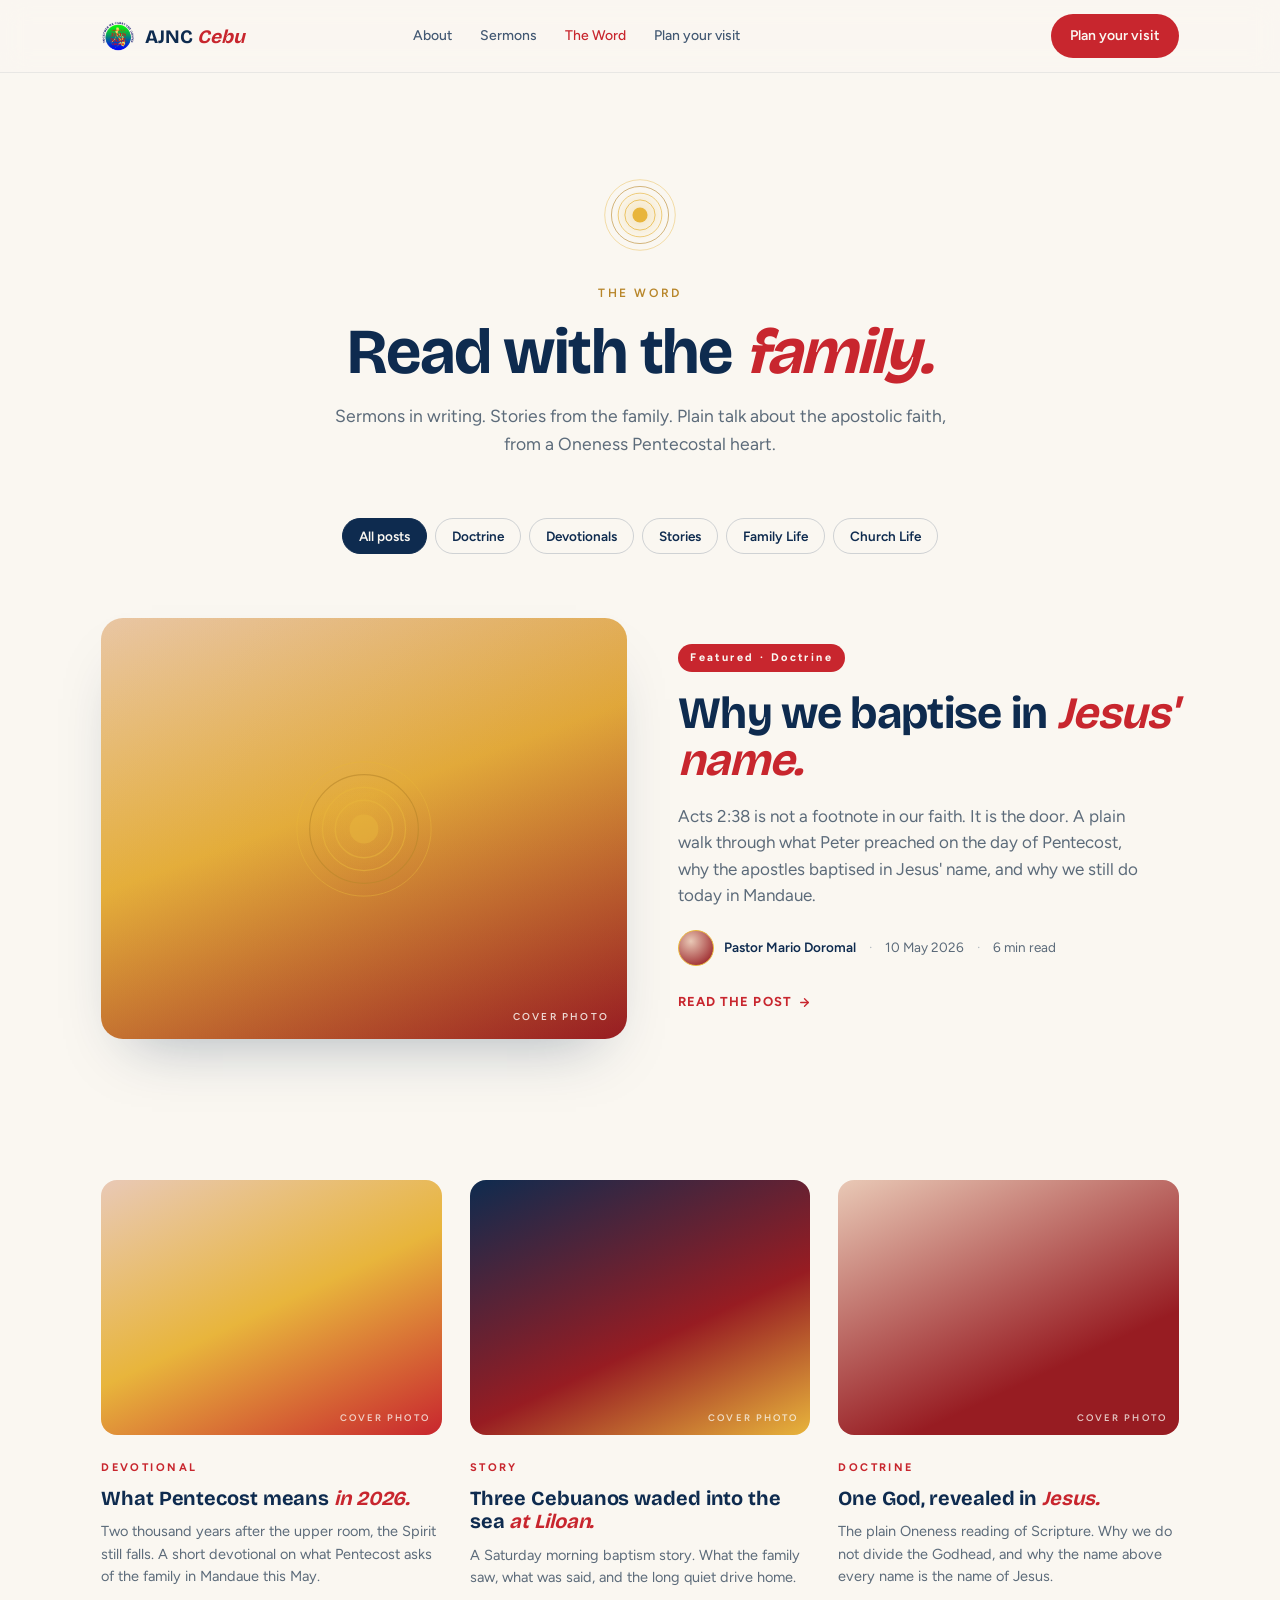
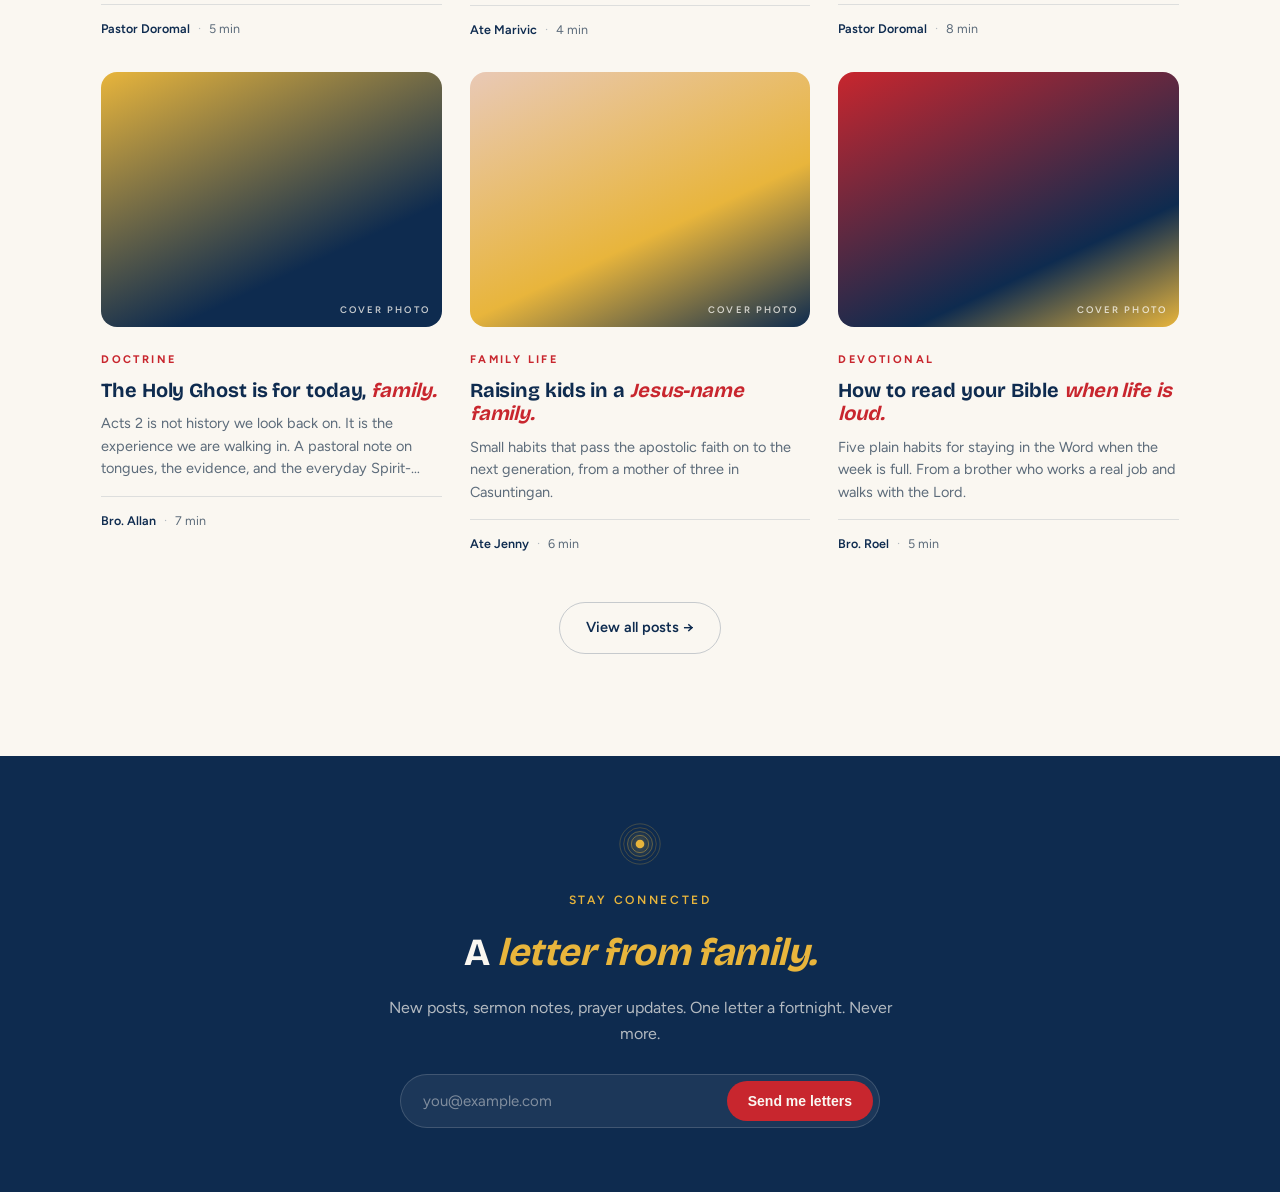
==== blog/index.html @ a857dc89 "Implement AJNC Cebu website from design handoff Port the AJNC Cebu single-page site (hero, plan-your" ====
<!doctype html>
<html lang="en-PH">
<head>
<meta charset="utf-8" />
<meta name="viewport" content="width=device-width,initial-scale=1" />
<title>The Word | AJNC Cebu — Sermons in writing, stories from the family</title>
<meta name="description" content="The Word from AJNC Cebu. Sermons in writing, stories from the family, plain talk about the apostolic faith. A Oneness Pentecostal blog from Mandaue, Cebu." />
<meta name="keywords" content="AJNC Cebu blog, Oneness Pentecostal blog Philippines, Acts 2:38, Jesus name baptism, Holy Ghost Philippines, apostolic devotional Cebu, AJNC Mandaue The Word" />
<link rel="canonical" href="https://ajnccebu.ph/blog/" />
<meta name="theme-color" content="#FAF7F1" />

<meta property="og:type" content="website" />
<meta property="og:site_name" content="AJNC Cebu" />
<meta property="og:title" content="The Word — AJNC Cebu" />
<meta property="og:description" content="Sermons in writing. Stories from the family. Plain talk about the apostolic faith." />
<meta property="og:url" content="https://ajnccebu.ph/blog/" />
<meta property="og:locale" content="en_PH" />

<link rel="preconnect" href="https://fonts.googleapis.com" />
<link rel="preconnect" href="https://fonts.gstatic.com" crossorigin />
<link href="https://fonts.googleapis.com/css2?family=Bricolage+Grotesque:opsz,wght@12..96,500;12..96,600;12..96,700;12..96,800&family=Figtree:ital,wght@0,400;0,500;0,600;0,700;1,400;1,500&family=Source+Serif+4:ital,opsz,wght@0,8..60,400;0,8..60,500;0,8..60,600;1,8..60,400&display=swap" rel="stylesheet" />

<script type="application/ld+json">
{
  "@context": "https://schema.org",
  "@type": "Blog",
  "name": "The Word — AJNC Cebu",
  "url": "https://ajnccebu.ph/blog/",
  "description": "Sermons in writing, stories from the family, plain talk about the apostolic faith.",
  "publisher": {
    "@type": "ReligiousOrganization",
    "name": "Apostolic Jesus Name Church Cebu",
    "url": "https://ajnccebu.ph/"
  }
}
</script>

<style>
:root{
  --bone:#FAF7F1;
  --red:#C8262E;
  --ink:#0E2B4F;
  --gold:#E8B53C;
  --gold-deep:#B8862A;
  --blush:#E9C9B6;
  --garnet:#971C22;
  --slate:#5C6B7A;
  --display:'Bricolage Grotesque', ui-serif, Georgia, serif;
  --body:'Figtree', system-ui, sans-serif;
  --serif:'Source Serif 4', Georgia, serif;
  --maxw:1180px;
  --pad:clamp(20px, 4vw, 56px);
}
*{box-sizing:border-box}
html,body{margin:0;padding:0}
html{scroll-behavior:smooth}
body{
  font-family:var(--body);
  font-size:16px;
  line-height:1.6;
  color:var(--ink);
  background:var(--bone);
  -webkit-font-smoothing:antialiased;
}
img{max-width:100%;display:block}
a{color:inherit}
em{font-style:italic;color:var(--red);font-weight:inherit}
.container{max-width:var(--maxw);margin:0 auto;padding:0 var(--pad)}

/* eyebrow */
.eyebrow{
  text-transform:uppercase;
  letter-spacing:.22em;
  font-size:12px;
  font-weight:600;
  color:var(--slate);
  display:inline-block;
}
.eyebrow.gold{color:var(--gold-deep)}
.eyebrow.red{color:var(--red)}

/* button */
.btn{
  display:inline-flex;
  align-items:center;
  gap:8px;
  padding:13px 22px;
  border-radius:999px;
  font-weight:600;
  font-size:14.5px;
  text-decoration:none;
  border:1px solid transparent;
  transition:transform .15s ease, background .2s ease, border-color .2s ease, color .2s ease;
}
.btn:hover{transform:translateY(-1px)}
.btn-red{background:var(--red);color:var(--bone)}
.btn-red:hover{background:var(--garnet)}
.btn-ghost{background:transparent;color:var(--ink);border-color:rgba(14,43,79,.22)}
.btn-ghost:hover{border-color:var(--ink);background:rgba(14,43,79,.04)}

/* ====================== NAV ====================== */
.nav{
  position:sticky;top:0;z-index:50;
  background:rgba(250,247,241,.78);
  backdrop-filter:saturate(140%) blur(14px);
  -webkit-backdrop-filter:saturate(140%) blur(14px);
  border-bottom:1px solid rgba(14,43,79,.08);
}
.nav-inner{
  max-width:var(--maxw);
  margin:0 auto;
  padding:14px var(--pad);
  display:flex;align-items:center;gap:24px;
}
.nav-brand{display:flex;align-items:center;gap:10px;text-decoration:none;color:var(--ink)}
.nav-brand svg{display:block}
.nav-brand .seal{display:block;width:34px;height:34px;flex-shrink:0}
.nav-brand .wm{font-family:var(--display);font-weight:700;font-size:19px;line-height:1}
.nav-brand .wm em{color:var(--red);font-style:italic}
.nav-links{display:flex;gap:28px;margin-left:auto;margin-right:auto}
.nav-links a{text-decoration:none;font-size:14px;font-weight:500;opacity:.78}
.nav-links a:hover{opacity:1;color:var(--garnet)}
.nav-links a.active{opacity:1;color:var(--red)}
.nav-cta{margin-left:auto;padding:10px 18px;font-size:14px}
@media (max-width:880px){
  .nav-links{display:none}
  .nav-cta{margin-left:auto}
}

/* ====================== HERO ====================== */
.blog-hero{
  padding:clamp(56px, 8vw, 100px) var(--pad) clamp(36px, 5vw, 60px);
  text-align:center;
  background:var(--bone);
}
.blog-hero .halo{display:block;width:84px;height:84px;margin:0 auto 22px}
.blog-hero h1{
  font-family:var(--display);
  font-weight:700;
  font-size:clamp(2.4rem, 5vw, 4.2rem);
  line-height:1.02;
  letter-spacing:-.02em;
  margin:14px 0 18px;
  text-wrap:balance;
}
.blog-hero h1 em{color:var(--red);font-style:italic;font-weight:700}
.blog-hero .lede{
  color:var(--slate);
  font-size:17.5px;
  max-width:640px;
  margin:0 auto;
  text-wrap:pretty;
}

/* ====================== FILTER PILLS ====================== */
.filters{
  display:flex;
  gap:8px;
  justify-content:center;
  flex-wrap:wrap;
  padding:0 var(--pad) clamp(40px, 5vw, 64px);
  background:var(--bone);
}
.filter-pill{
  padding:9px 16px;
  border-radius:999px;
  background:transparent;
  border:1px solid rgba(14,43,79,.18);
  color:var(--ink);
  font-family:var(--body);
  font-size:13.5px;
  font-weight:600;
  cursor:pointer;
  transition:background .15s, border-color .15s, color .15s;
}
.filter-pill:hover{border-color:var(--ink)}
.filter-pill[aria-pressed="true"]{
  background:var(--ink);
  color:var(--bone);
  border-color:var(--ink);
}

/* ====================== FEATURED POST ====================== */
.featured{
  padding:0 0 clamp(48px, 6vw, 80px);
  background:var(--bone);
}
.featured-card{
  display:grid;
  grid-template-columns:1.05fr 1fr;
  gap:clamp(28px, 4vw, 56px);
  align-items:center;
}
@media (max-width:880px){
  .featured-card{grid-template-columns:1fr}
}
.featured-cover{
  aspect-ratio:5/4;
  border-radius:22px;
  overflow:hidden;
  background:
    linear-gradient(135deg, rgba(232,181,60,.15), rgba(151,28,34,.15)),
    linear-gradient(160deg, #E9C9B6 0%, #E8B53C 45%, #971C22 100%);
  position:relative;
  box-shadow:0 30px 60px -30px rgba(14,43,79,.35);
}
.featured-cover::after{
  content:'COVER PHOTO';
  position:absolute;bottom:14px;right:18px;
  font-size:10px;letter-spacing:.22em;color:rgba(250,247,241,.85);font-weight:600;
}
.featured-cover .halo-ph{
  position:absolute;left:50%;top:50%;transform:translate(-50%,-50%);
  width:38%;height:38%;opacity:.6;
}
.featured-body .tag{
  display:inline-block;
  background:var(--red);color:var(--bone);
  padding:5px 12px;border-radius:999px;
  font-size:11px;letter-spacing:.22em;font-weight:700;
  margin-bottom:18px;
}
.featured-body h2{
  font-family:var(--display);
  font-weight:700;
  font-size:clamp(1.8rem, 3.5vw, 2.8rem);
  line-height:1.06;
  letter-spacing:-.015em;
  margin:0 0 18px;
}
.featured-body h2 em{color:var(--red);font-style:italic;font-weight:700}
.featured-body .excerpt{
  font-size:17px;
  line-height:1.55;
  color:var(--slate);
  margin:0 0 22px;
  max-width:42ch;
}
.author-row{
  display:flex;align-items:center;gap:10px;
  font-size:13.5px;color:var(--slate);
  margin-bottom:22px;
}
.author-avatar{
  width:36px;height:36px;border-radius:50%;
  background:radial-gradient(circle at 35% 30%, #E9C9B6, #971C22 90%);
  flex-shrink:0;
  border:1.5px solid var(--gold);
}
.author-row strong{color:var(--ink);font-weight:600}
.author-row .dot{color:rgba(14,43,79,.3);margin:0 3px}
.featured-cta{
  color:var(--red);
  font-weight:700;
  font-size:13px;
  letter-spacing:.08em;
  text-transform:uppercase;
  text-decoration:none;
  display:inline-flex;align-items:center;gap:6px;
}
.featured-cta:hover{color:var(--garnet)}
.featured-cta svg{transition:transform .18s}
.featured-cta:hover svg{transform:translateX(3px)}

/* ====================== RECENT GRID ====================== */
.recent{
  padding:clamp(40px, 5vw, 64px) 0 clamp(72px, 8vw, 112px);
  background:var(--bone);
}
.recent-grid{
  display:grid;
  grid-template-columns:repeat(3, 1fr);
  gap:32px 28px;
  margin-bottom:48px;
}
@media (max-width:980px){
  .recent-grid{grid-template-columns:repeat(2, 1fr)}
}
@media (max-width:620px){
  .recent-grid{grid-template-columns:1fr}
}
.post-card{
  background:transparent;
  text-decoration:none;
  color:var(--ink);
  transition:transform .2s ease;
}
.post-card:hover{transform:translateY(-3px)}
.post-card:hover h3{color:var(--garnet)}
.post-cover{
  aspect-ratio:4/3;
  border-radius:16px;
  overflow:hidden;
  margin-bottom:18px;
  position:relative;
}
.post-cover::after{
  content:'COVER PHOTO';
  position:absolute;bottom:10px;right:12px;
  font-size:9.5px;letter-spacing:.22em;color:rgba(250,247,241,.78);font-weight:600;
}
.cov-1{background:linear-gradient(155deg,#E9C9B6,#E8B53C 50%,#C8262E)}
.cov-2{background:linear-gradient(155deg,#0E2B4F,#971C22 60%,#E8B53C)}
.cov-3{background:linear-gradient(155deg,#E9C9B6,#971C22 70%)}
.cov-4{background:linear-gradient(155deg,#E8B53C,#0E2B4F 70%)}
.cov-5{background:linear-gradient(155deg,#E9C9B6,#E8B53C 60%,#0E2B4F)}
.cov-6{background:linear-gradient(155deg,#C8262E,#0E2B4F 70%,#E8B53C)}
.post-card .cat{
  display:inline-block;
  color:var(--red);
  font-size:11px;letter-spacing:.22em;
  font-weight:700;text-transform:uppercase;
  margin-bottom:10px;
}
.post-card h3{
  font-family:var(--display);
  font-weight:700;
  font-size:20px;
  line-height:1.18;
  letter-spacing:-.005em;
  margin:0 0 10px;
  color:var(--ink);
  transition:color .15s;
}
.post-card h3 em{color:var(--red);font-style:italic}
.post-card p{
  margin:0 0 16px;
  color:var(--slate);
  font-size:14.5px;
  line-height:1.55;
  display:-webkit-box;
  -webkit-line-clamp:3;
  -webkit-box-orient:vertical;
  overflow:hidden;
}
.post-meta{
  display:flex;align-items:center;gap:8px;
  padding-top:14px;
  border-top:1px solid rgba(14,43,79,.12);
  font-size:12.5px;color:var(--slate);
}
.post-meta strong{color:var(--ink);font-weight:600}
.post-meta .dot{color:rgba(14,43,79,.3)}

.recent-foot{text-align:center}
.recent-foot .btn-ghost{padding:13px 26px}

/* ====================== FOOTER MINI ====================== */
.foot{
  background:var(--ink);
  color:var(--bone);
  padding:64px var(--pad);
  text-align:center;
}
.foot .halo{display:block;margin:0 auto 18px;width:48px;height:48px}
.foot .eyebrow.gold{color:var(--gold)}
.foot h2{
  font-family:var(--display);
  font-weight:700;
  font-size:clamp(1.8rem, 3vw, 2.4rem);
  margin:10px 0 12px;
  letter-spacing:-.015em;
}
.foot h2 em{color:var(--gold);font-style:italic}
.foot p{color:rgba(250,247,241,.7);max-width:520px;margin:0 auto 28px}
.foot form{
  display:flex;gap:8px;max-width:480px;margin:0 auto;
  background:rgba(250,247,241,.06);
  border:1px solid rgba(250,247,241,.16);
  border-radius:999px;padding:6px;
}
.foot input{
  flex:1;background:transparent;border:0;outline:none;color:var(--bone);
  font-family:var(--body);font-size:15px;padding:10px 16px;
}
.foot input::placeholder{color:rgba(250,247,241,.45)}
.foot .btn-red{padding:11px 20px;font-size:14px}
</style>
</head>
<body>

<svg width="0" height="0" style="position:absolute" aria-hidden="true">
  <defs>
    <symbol id="halo" viewBox="-50 -50 100 100">
      <radialGradient id="haloGlow" cx="50%" cy="50%" r="50%">
        <stop offset="0%" stop-color="#E8B53C" stop-opacity=".28"/>
        <stop offset="65%" stop-color="#E8B53C" stop-opacity="0"/>
      </radialGradient>
      <circle cx="0" cy="0" r="46" fill="url(#haloGlow)"/>
      <circle cx="0" cy="0" r="42" fill="none" stroke="#E8B53C" stroke-width=".5"/>
      <circle cx="0" cy="0" r="34" fill="none" stroke="#B8862A" stroke-width=".7"/>
      <circle cx="0" cy="0" r="26" fill="none" stroke="#E8B53C" stroke-width=".75"/>
      <circle cx="0" cy="0" r="18" fill="none" stroke="#E8B53C" stroke-width=".9"/>
      <circle cx="0" cy="0" r="9" fill="#E8B53C"/>
    </symbol>
  </defs>
</svg>

<!-- ============== NAV ============== -->
<header class="nav" role="banner">
  <div class="nav-inner">
    <a class="nav-brand" href="../index.html">
      <img class="seal" src="../assets/ajnc-seal.png" alt="Apostolic Jesus Name Church seal" />
      <span class="wm">AJNC <em>Cebu</em></span>
    </a>
    <nav class="nav-links" aria-label="Primary">
      <a href="../index.html#about">About</a>
      <a href="../index.html#sermons">Sermons</a>
      <a href="./" class="active">The Word</a>
      <a href="../index.html#plan">Plan your visit</a>
    </nav>
    <a class="nav-cta btn btn-red" href="../index.html#plan">Plan your visit</a>
  </div>
</header>

<main>

<!-- ============== HERO ============== -->
<section class="blog-hero">
  <svg class="halo" aria-hidden="true"><use href="#halo"/></svg>
  <span class="eyebrow gold">The Word</span>
  <h1>Read with the <em>family.</em></h1>
  <p class="lede">Sermons in writing. Stories from the family. Plain talk about the apostolic faith, from a Oneness Pentecostal heart.</p>
</section>

<!-- ============== FILTERS ============== -->
<div class="filters" role="tablist" aria-label="Filter posts by category">
  <button class="filter-pill" data-cat="all" aria-pressed="true">All posts</button>
  <button class="filter-pill" data-cat="doctrine" aria-pressed="false">Doctrine</button>
  <button class="filter-pill" data-cat="devotional" aria-pressed="false">Devotionals</button>
  <button class="filter-pill" data-cat="story" aria-pressed="false">Stories</button>
  <button class="filter-pill" data-cat="family" aria-pressed="false">Family Life</button>
  <button class="filter-pill" data-cat="church" aria-pressed="false">Church Life</button>
</div>

<!-- ============== FEATURED ============== -->
<section class="featured">
  <div class="container">
    <article class="featured-card" data-cat="doctrine">
      <a class="featured-cover" href="./why-we-baptise-in-jesus-name.html" aria-label="Read: Why we baptise in Jesus' name">
        <svg class="halo-ph" aria-hidden="true"><use href="#halo"/></svg>
      </a>
      <div class="featured-body">
        <span class="tag">Featured · Doctrine</span>
        <h2><a href="./why-we-baptise-in-jesus-name.html" style="text-decoration:none;color:inherit">Why we baptise in <em>Jesus' name.</em></a></h2>
        <p class="excerpt">Acts 2:38 is not a footnote in our faith. It is the door. A plain walk through what Peter preached on the day of Pentecost, why the apostles baptised in Jesus' name, and why we still do today in Mandaue.</p>
        <div class="author-row">
          <div class="author-avatar" aria-hidden="true"></div>
          <span><strong>Pastor Mario Doromal</strong></span>
          <span class="dot">·</span>
          <span>10 May 2026</span>
          <span class="dot">·</span>
          <span>6 min read</span>
        </div>
        <a class="featured-cta" href="./why-we-baptise-in-jesus-name.html">
          Read the post
          <svg width="13" height="13" viewBox="0 0 24 24" fill="none" stroke="currentColor" stroke-width="2.5" stroke-linecap="round" stroke-linejoin="round"><line x1="5" y1="12" x2="19" y2="12"/><polyline points="12 5 19 12 12 19"/></svg>
        </a>
      </div>
    </article>
  </div>
</section>

<!-- ============== RECENT ============== -->
<section class="recent">
  <div class="container">
    <div class="recent-grid" id="recent-grid">
      <a class="post-card" href="./why-we-baptise-in-jesus-name.html" data-cat="devotional">
        <div class="post-cover cov-1" aria-hidden="true"></div>
        <span class="cat">Devotional</span>
        <h3>What Pentecost means <em>in 2026.</em></h3>
        <p>Two thousand years after the upper room, the Spirit still falls. A short devotional on what Pentecost asks of the family in Mandaue this May.</p>
        <div class="post-meta"><strong>Pastor Doromal</strong><span class="dot">·</span><span>5 min</span></div>
      </a>

      <a class="post-card" href="./why-we-baptise-in-jesus-name.html" data-cat="story">
        <div class="post-cover cov-2" aria-hidden="true"></div>
        <span class="cat">Story</span>
        <h3>Three Cebuanos waded into the sea <em>at Liloan.</em></h3>
        <p>A Saturday morning baptism story. What the family saw, what was said, and the long quiet drive home.</p>
        <div class="post-meta"><strong>Ate Marivic</strong><span class="dot">·</span><span>4 min</span></div>
      </a>

      <a class="post-card" href="./why-we-baptise-in-jesus-name.html" data-cat="doctrine">
        <div class="post-cover cov-3" aria-hidden="true"></div>
        <span class="cat">Doctrine</span>
        <h3>One God, revealed in <em>Jesus.</em></h3>
        <p>The plain Oneness reading of Scripture. Why we do not divide the Godhead, and why the name above every name is the name of Jesus.</p>
        <div class="post-meta"><strong>Pastor Doromal</strong><span class="dot">·</span><span>8 min</span></div>
      </a>

      <a class="post-card" href="./why-we-baptise-in-jesus-name.html" data-cat="doctrine">
        <div class="post-cover cov-4" aria-hidden="true"></div>
        <span class="cat">Doctrine</span>
        <h3>The Holy Ghost is for today, <em>family.</em></h3>
        <p>Acts 2 is not history we look back on. It is the experience we are walking in. A pastoral note on tongues, the evidence, and the everyday Spirit-filled life.</p>
        <div class="post-meta"><strong>Bro. Allan</strong><span class="dot">·</span><span>7 min</span></div>
      </a>

      <a class="post-card" href="./why-we-baptise-in-jesus-name.html" data-cat="family">
        <div class="post-cover cov-5" aria-hidden="true"></div>
        <span class="cat">Family Life</span>
        <h3>Raising kids in a <em>Jesus-name family.</em></h3>
        <p>Small habits that pass the apostolic faith on to the next generation, from a mother of three in Casuntingan.</p>
        <div class="post-meta"><strong>Ate Jenny</strong><span class="dot">·</span><span>6 min</span></div>
      </a>

      <a class="post-card" href="./why-we-baptise-in-jesus-name.html" data-cat="devotional">
        <div class="post-cover cov-6" aria-hidden="true"></div>
        <span class="cat">Devotional</span>
        <h3>How to read your Bible <em>when life is loud.</em></h3>
        <p>Five plain habits for staying in the Word when the week is full. From a brother who works a real job and walks with the Lord.</p>
        <div class="post-meta"><strong>Bro. Roel</strong><span class="dot">·</span><span>5 min</span></div>
      </a>
    </div>

    <div class="recent-foot">
      <a class="btn btn-ghost" href="./">View all posts →</a>
    </div>
  </div>
</section>

<!-- ============== NEWSLETTER ============== -->
<section class="foot">
  <svg class="halo" aria-hidden="true"><use href="#halo"/></svg>
  <span class="eyebrow gold">Stay connected</span>
  <h2>A <em>letter from family.</em></h2>
  <p>New posts, sermon notes, prayer updates. One letter a fortnight. Never more.</p>
  <form onsubmit="event.preventDefault();this.querySelector('input').value='';this.querySelector('button').textContent='Sent. See you Sunday.'" novalidate>
    <input type="email" required placeholder="you@example.com" aria-label="Email address" />
    <button type="submit" class="btn btn-red">Send me letters</button>
  </form>
</section>

</main>

<script>
// Simple filter
(function(){
  const pills = document.querySelectorAll('.filter-pill');
  const cards = document.querySelectorAll('.recent-grid .post-card, .featured-card');
  pills.forEach(p => p.addEventListener('click', () => {
    pills.forEach(x => x.setAttribute('aria-pressed', 'false'));
    p.setAttribute('aria-pressed', 'true');
    const cat = p.dataset.cat;
    cards.forEach(c => {
      const show = cat === 'all' || c.dataset.cat === cat;
      c.style.display = show ? '' : 'none';
    });
  }));
})();
</script>

</body>
</html>
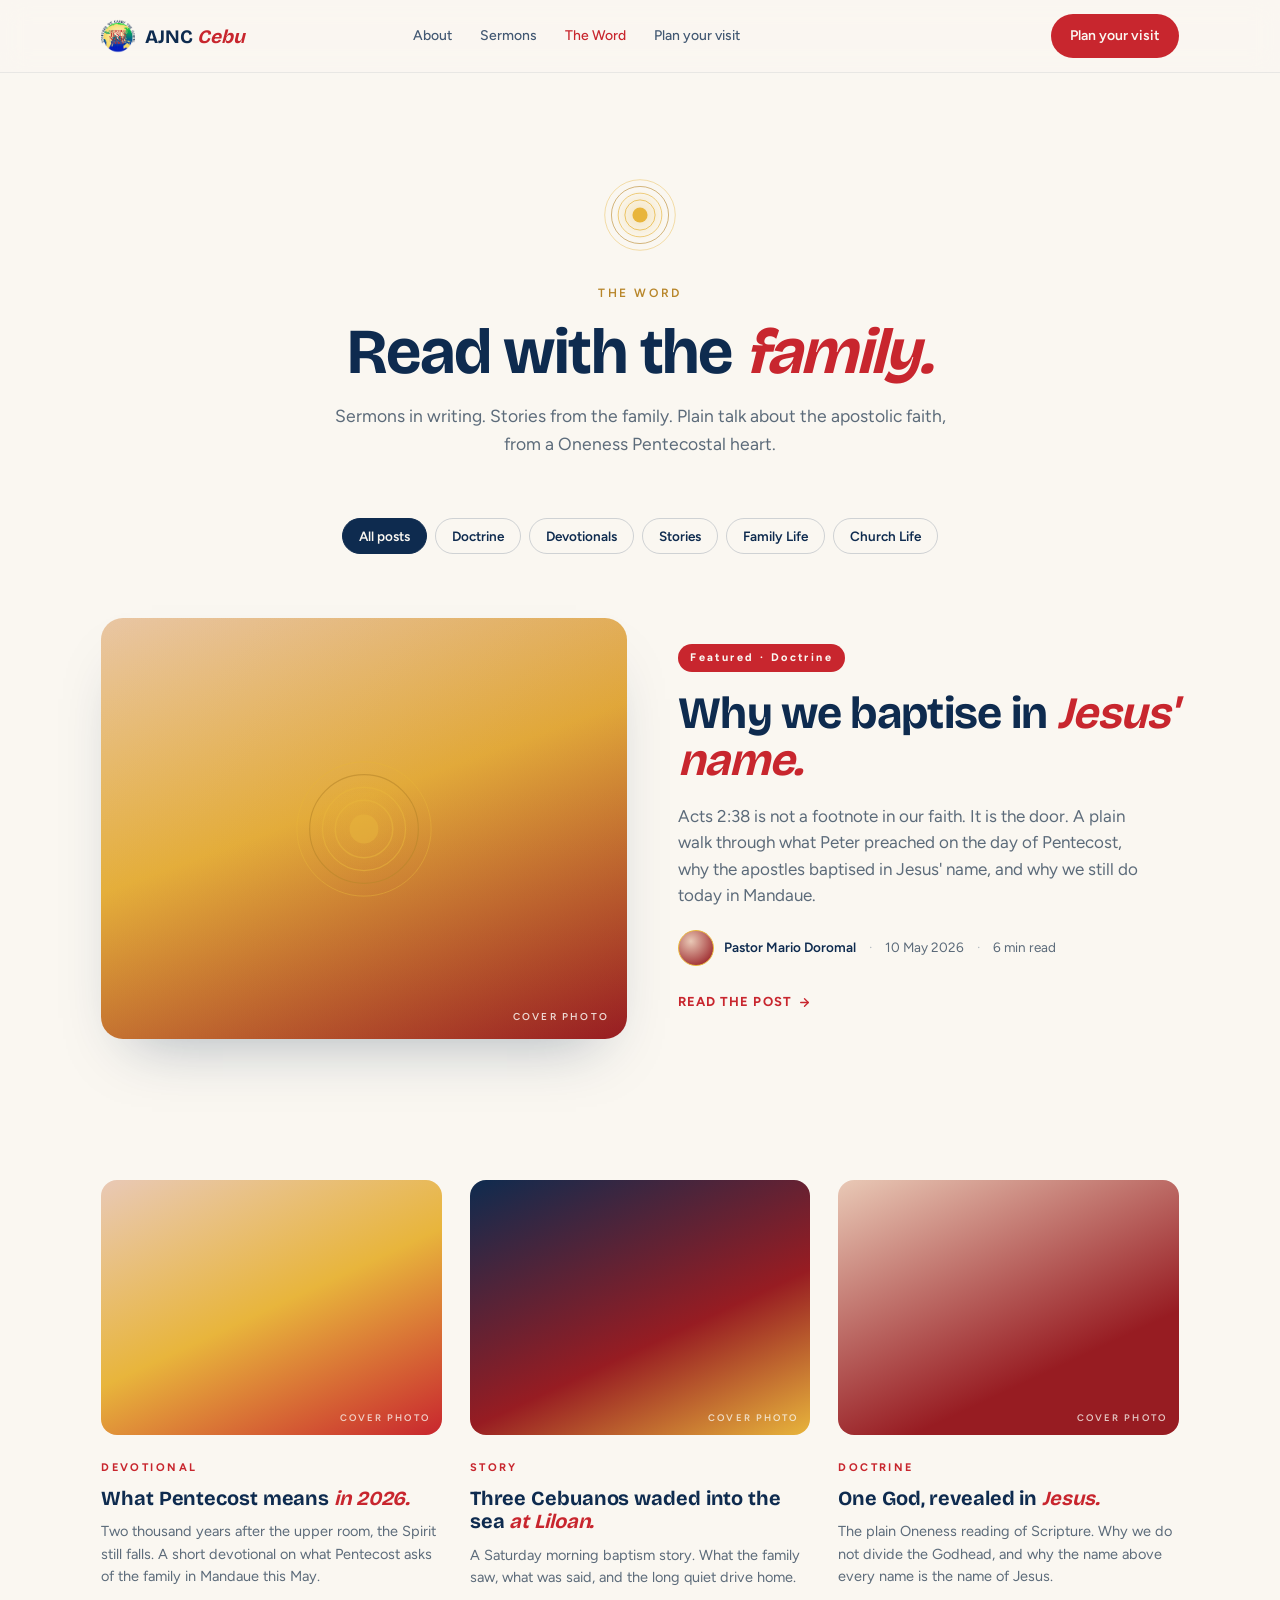
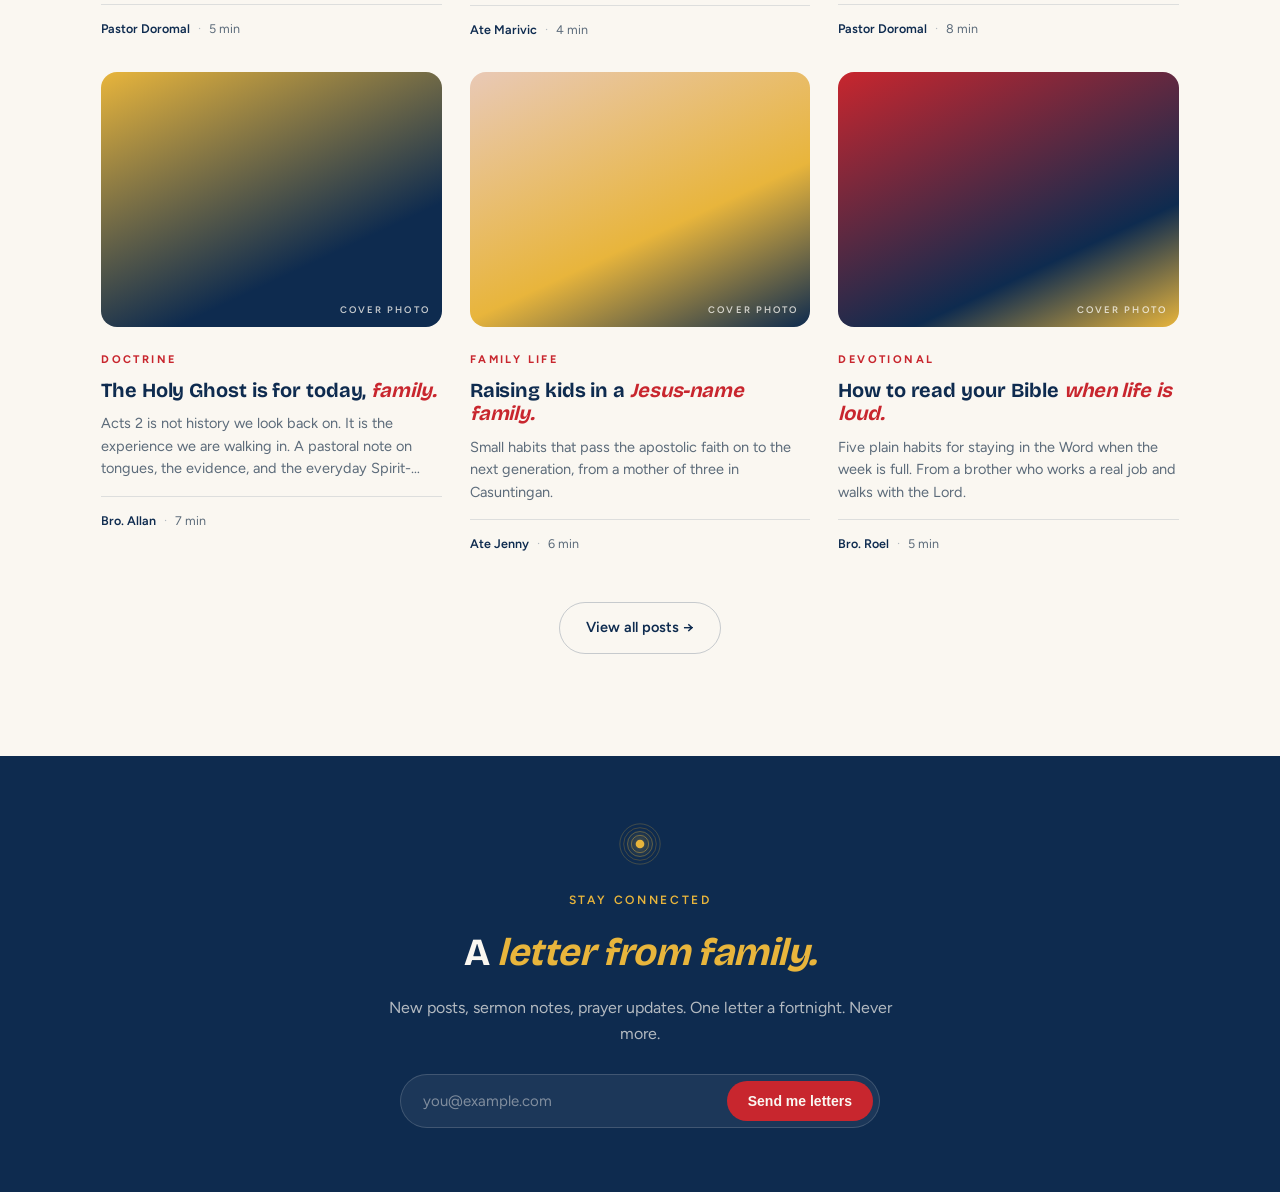
==== commit 2a595cf7: "Seal: new Asia-Pacific globe (navy tagline in nav/headers, white tagline in footers, clean mark favi" ====
--- a/blog/index.html
+++ b/blog/index.html
@@ -3,17 +3,19 @@
 <head>
 <meta charset="utf-8" />
 <meta name="viewport" content="width=device-width,initial-scale=1" />
-<title>The Word | AJNC Cebu — Sermons in writing, stories from the family</title>
+<link rel="icon" type="image/png" href="../assets/ajnc-seal-mark.png" />
+<title>The Word | AJNC Cebu, Sermons in writing, stories from the family</title>
 <meta name="description" content="The Word from AJNC Cebu. Sermons in writing, stories from the family, plain talk about the apostolic faith. A Oneness Pentecostal blog from Mandaue, Cebu." />
 <meta name="keywords" content="AJNC Cebu blog, Oneness Pentecostal blog Philippines, Acts 2:38, Jesus name baptism, Holy Ghost Philippines, apostolic devotional Cebu, AJNC Mandaue The Word" />
-<link rel="canonical" href="https://ajnccebu.ph/blog/" />
+<link rel="canonical" href="https://ajnc.ph/blog/" />
+<meta name="robots" content="index,follow,max-image-preview:large,max-snippet:-1" />
 <meta name="theme-color" content="#FAF7F1" />
 
 <meta property="og:type" content="website" />
 <meta property="og:site_name" content="AJNC Cebu" />
-<meta property="og:title" content="The Word — AJNC Cebu" />
+<meta property="og:title" content="The Word, AJNC Cebu" />
 <meta property="og:description" content="Sermons in writing. Stories from the family. Plain talk about the apostolic faith." />
-<meta property="og:url" content="https://ajnccebu.ph/blog/" />
+<meta property="og:url" content="https://ajnc.ph/blog/" />
 <meta property="og:locale" content="en_PH" />
 
 <link rel="preconnect" href="https://fonts.googleapis.com" />
@@ -22,15 +24,8 @@
 
 <script type="application/ld+json">
 {
-  "@context": "https://schema.org",
-  "@type": "Blog",
-  "name": "The Word — AJNC Cebu",
-  "url": "https://ajnccebu.ph/blog/",
-  "description": "Sermons in writing, stories from the family, plain talk about the apostolic faith.",
-  "publisher": {
-    "@type": "ReligiousOrganization",
-    "name": "Apostolic Jesus Name Church Cebu",
-    "url": "https://ajnccebu.ph/"
+  "@context": "https://schema.org", "@type": "Blog", "name": "The Word, AJNC Cebu", "url": "https://ajnc.ph/blog/", "description": "Sermons in writing, stories from the family, plain talk about the apostolic faith.", "publisher": {
+    "@type": "ReligiousOrganization", "name": "Apostolic Jesus Name Church Cebu", "url": "https://ajnc.ph/"
   }
 }
 </script>
@@ -199,8 +194,7 @@
   border-radius:22px;
   overflow:hidden;
   background:
-    linear-gradient(135deg, rgba(232,181,60,.15), rgba(151,28,34,.15)),
-    linear-gradient(160deg, #E9C9B6 0%, #E8B53C 45%, #971C22 100%);
+    linear-gradient(135deg, rgba(232,181,60,.15), rgba(151,28,34,.15)), linear-gradient(160deg, #E9C9B6 0%, #E8B53C 45%, #971C22 100%);
   position:relative;
   box-shadow:0 30px 60px -30px rgba(14,43,79,.35);
 }
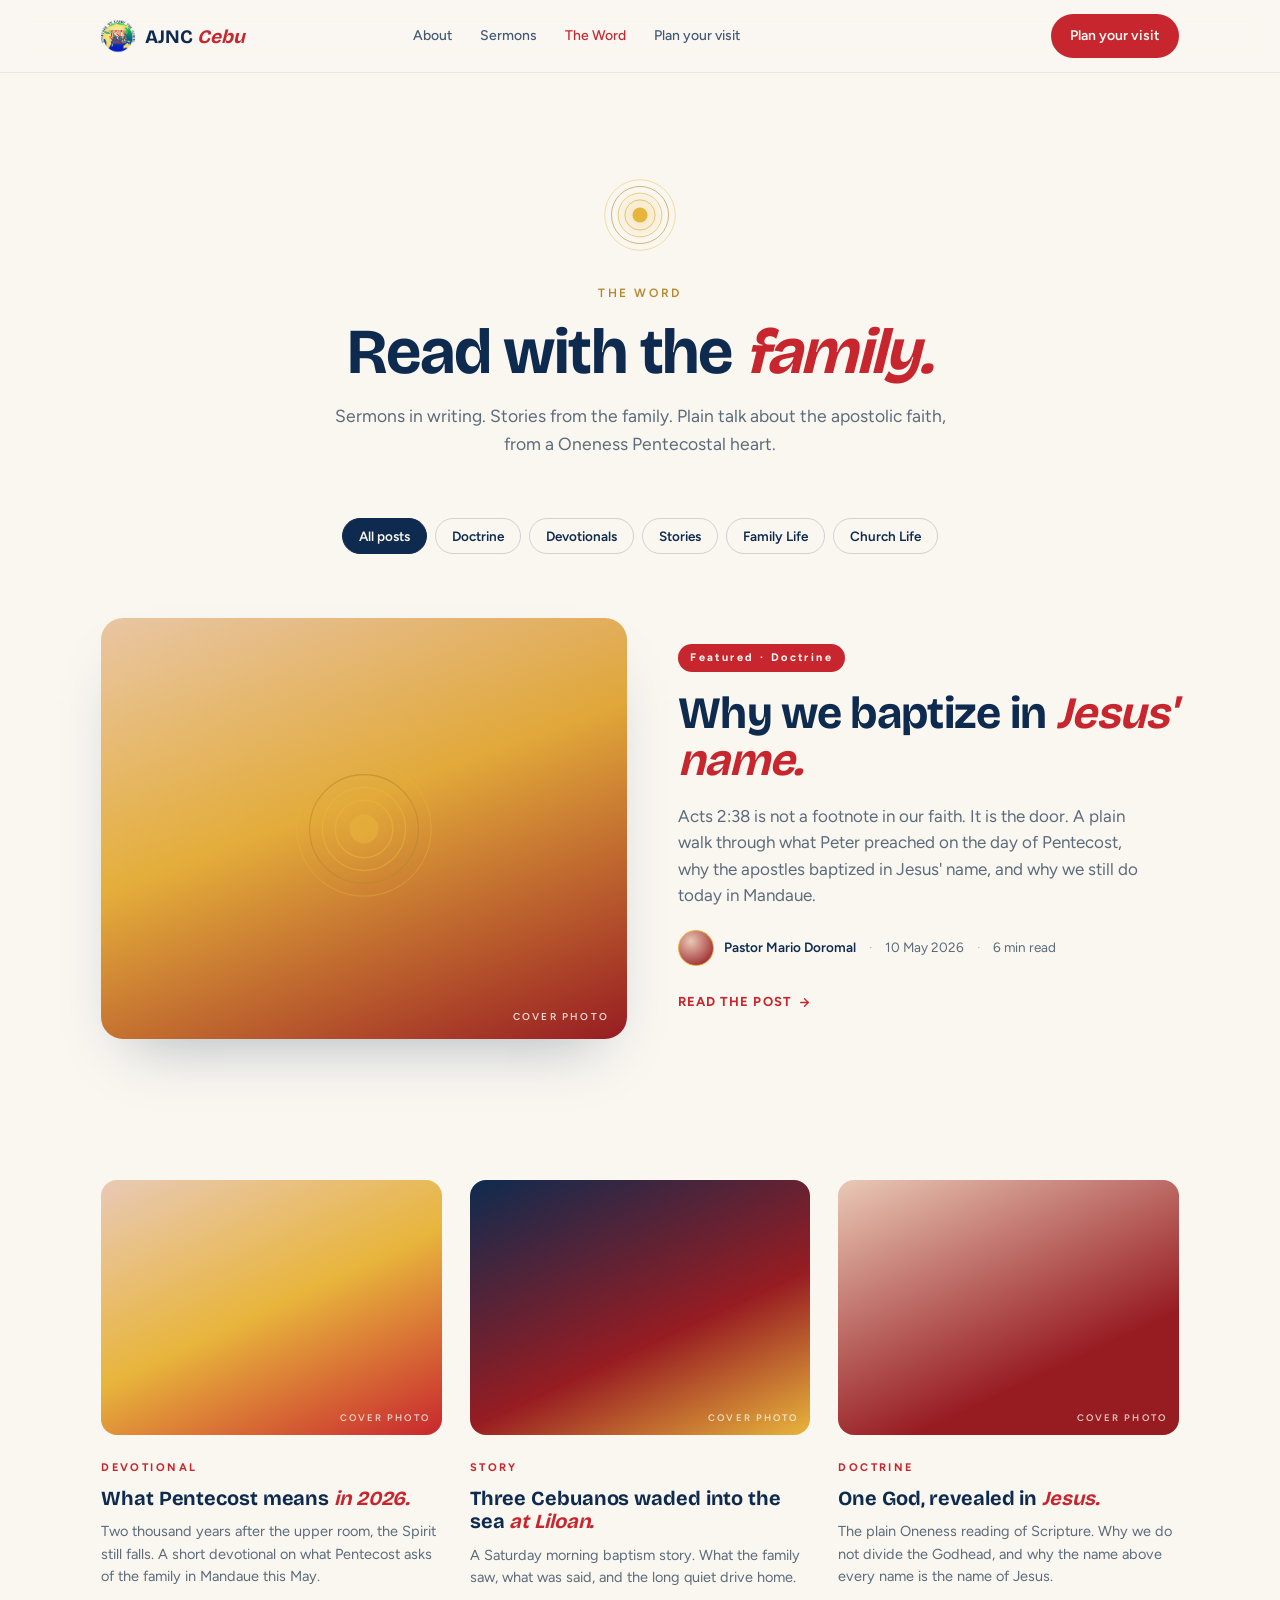
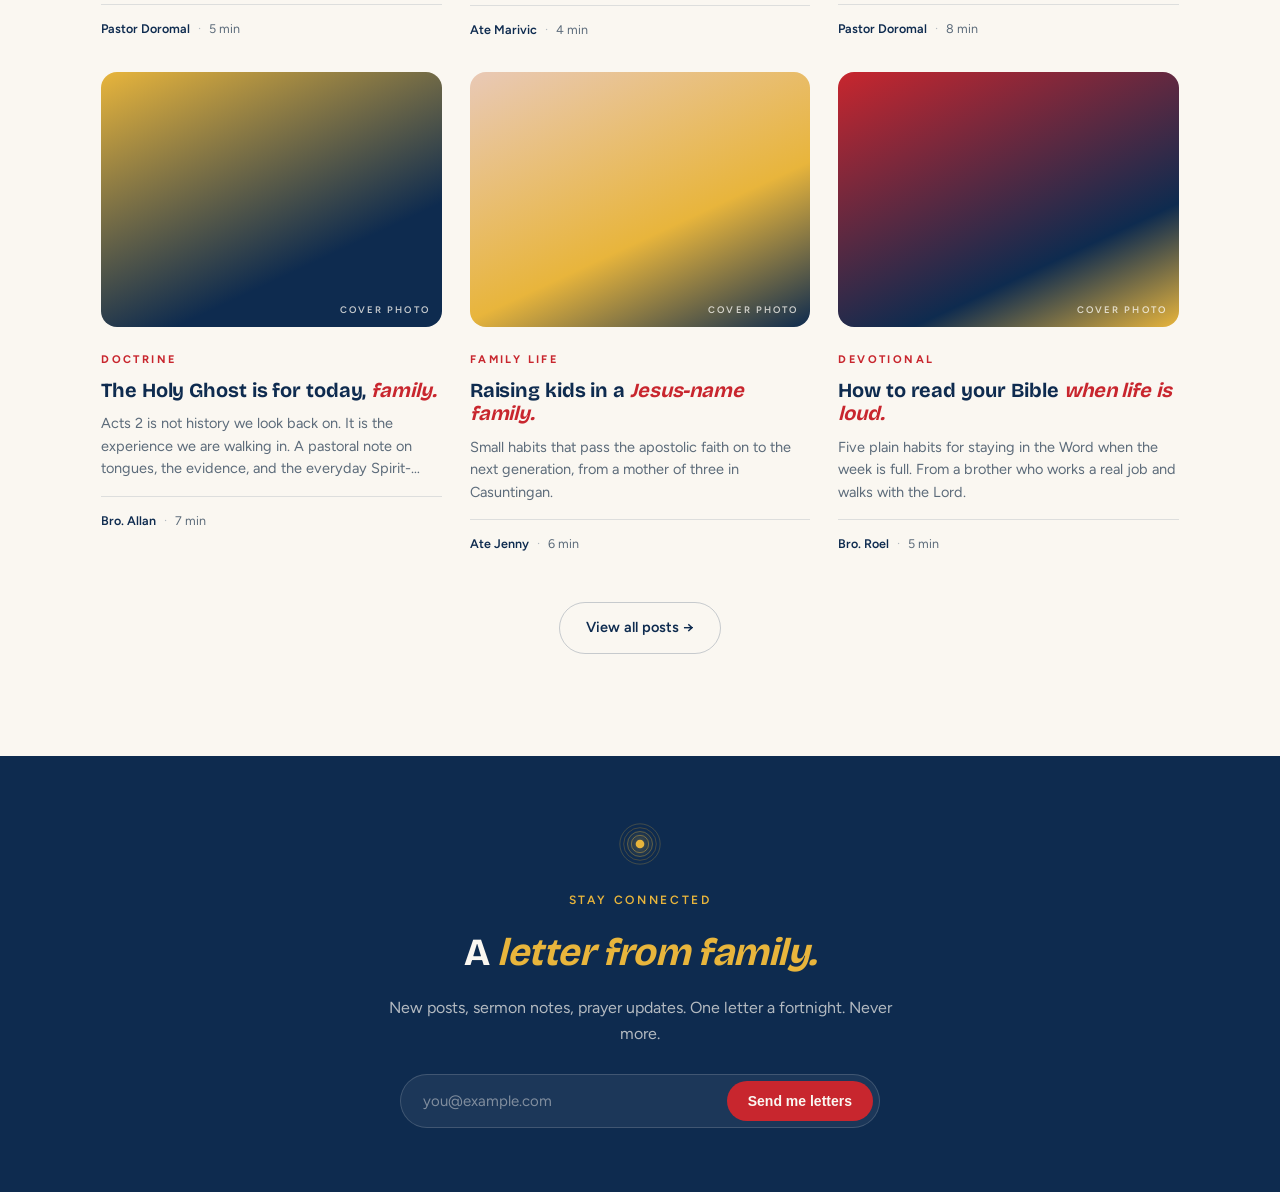
==== commit f013c218: "Site flow reordered (mission + leadership after beliefs); events: 1-row pager + National/District/Lo" ====
--- a/blog/index.html
+++ b/blog/index.html
@@ -431,13 +431,13 @@
 <section class="featured">
   <div class="container">
     <article class="featured-card" data-cat="doctrine">
-      <a class="featured-cover" href="./why-we-baptise-in-jesus-name.html" aria-label="Read: Why we baptise in Jesus' name">
+      <a class="featured-cover" href="./why-we-baptize-in-jesus-name.html" aria-label="Read: Why we baptize in Jesus' name">
         <svg class="halo-ph" aria-hidden="true"><use href="#halo"/></svg>
       </a>
       <div class="featured-body">
         <span class="tag">Featured · Doctrine</span>
-        <h2><a href="./why-we-baptise-in-jesus-name.html" style="text-decoration:none;color:inherit">Why we baptise in <em>Jesus' name.</em></a></h2>
-        <p class="excerpt">Acts 2:38 is not a footnote in our faith. It is the door. A plain walk through what Peter preached on the day of Pentecost, why the apostles baptised in Jesus' name, and why we still do today in Mandaue.</p>
+        <h2><a href="./why-we-baptize-in-jesus-name.html" style="text-decoration:none;color:inherit">Why we baptize in <em>Jesus' name.</em></a></h2>
+        <p class="excerpt">Acts 2:38 is not a footnote in our faith. It is the door. A plain walk through what Peter preached on the day of Pentecost, why the apostles baptized in Jesus' name, and why we still do today in Mandaue.</p>
         <div class="author-row">
           <div class="author-avatar" aria-hidden="true"></div>
           <span><strong>Pastor Mario Doromal</strong></span>
@@ -446,7 +446,7 @@
           <span class="dot">·</span>
           <span>6 min read</span>
         </div>
-        <a class="featured-cta" href="./why-we-baptise-in-jesus-name.html">
+        <a class="featured-cta" href="./why-we-baptize-in-jesus-name.html">
           Read the post
           <svg width="13" height="13" viewBox="0 0 24 24" fill="none" stroke="currentColor" stroke-width="2.5" stroke-linecap="round" stroke-linejoin="round"><line x1="5" y1="12" x2="19" y2="12"/><polyline points="12 5 19 12 12 19"/></svg>
         </a>
@@ -459,7 +459,7 @@
 <section class="recent">
   <div class="container">
     <div class="recent-grid" id="recent-grid">
-      <a class="post-card" href="./why-we-baptise-in-jesus-name.html" data-cat="devotional">
+      <a class="post-card" href="./why-we-baptize-in-jesus-name.html" data-cat="devotional">
         <div class="post-cover cov-1" aria-hidden="true"></div>
         <span class="cat">Devotional</span>
         <h3>What Pentecost means <em>in 2026.</em></h3>
@@ -467,7 +467,7 @@
         <div class="post-meta"><strong>Pastor Doromal</strong><span class="dot">·</span><span>5 min</span></div>
       </a>
 
-      <a class="post-card" href="./why-we-baptise-in-jesus-name.html" data-cat="story">
+      <a class="post-card" href="./why-we-baptize-in-jesus-name.html" data-cat="story">
         <div class="post-cover cov-2" aria-hidden="true"></div>
         <span class="cat">Story</span>
         <h3>Three Cebuanos waded into the sea <em>at Liloan.</em></h3>
@@ -475,7 +475,7 @@
         <div class="post-meta"><strong>Ate Marivic</strong><span class="dot">·</span><span>4 min</span></div>
       </a>
 
-      <a class="post-card" href="./why-we-baptise-in-jesus-name.html" data-cat="doctrine">
+      <a class="post-card" href="./why-we-baptize-in-jesus-name.html" data-cat="doctrine">
         <div class="post-cover cov-3" aria-hidden="true"></div>
         <span class="cat">Doctrine</span>
         <h3>One God, revealed in <em>Jesus.</em></h3>
@@ -483,7 +483,7 @@
         <div class="post-meta"><strong>Pastor Doromal</strong><span class="dot">·</span><span>8 min</span></div>
       </a>
 
-      <a class="post-card" href="./why-we-baptise-in-jesus-name.html" data-cat="doctrine">
+      <a class="post-card" href="./why-we-baptize-in-jesus-name.html" data-cat="doctrine">
         <div class="post-cover cov-4" aria-hidden="true"></div>
         <span class="cat">Doctrine</span>
         <h3>The Holy Ghost is for today, <em>family.</em></h3>
@@ -491,7 +491,7 @@
         <div class="post-meta"><strong>Bro. Allan</strong><span class="dot">·</span><span>7 min</span></div>
       </a>
 
-      <a class="post-card" href="./why-we-baptise-in-jesus-name.html" data-cat="family">
+      <a class="post-card" href="./why-we-baptize-in-jesus-name.html" data-cat="family">
         <div class="post-cover cov-5" aria-hidden="true"></div>
         <span class="cat">Family Life</span>
         <h3>Raising kids in a <em>Jesus-name family.</em></h3>
@@ -499,7 +499,7 @@
         <div class="post-meta"><strong>Ate Jenny</strong><span class="dot">·</span><span>6 min</span></div>
       </a>
 
-      <a class="post-card" href="./why-we-baptise-in-jesus-name.html" data-cat="devotional">
+      <a class="post-card" href="./why-we-baptize-in-jesus-name.html" data-cat="devotional">
         <div class="post-cover cov-6" aria-hidden="true"></div>
         <span class="cat">Devotional</span>
         <h3>How to read your Bible <em>when life is loud.</em></h3>
